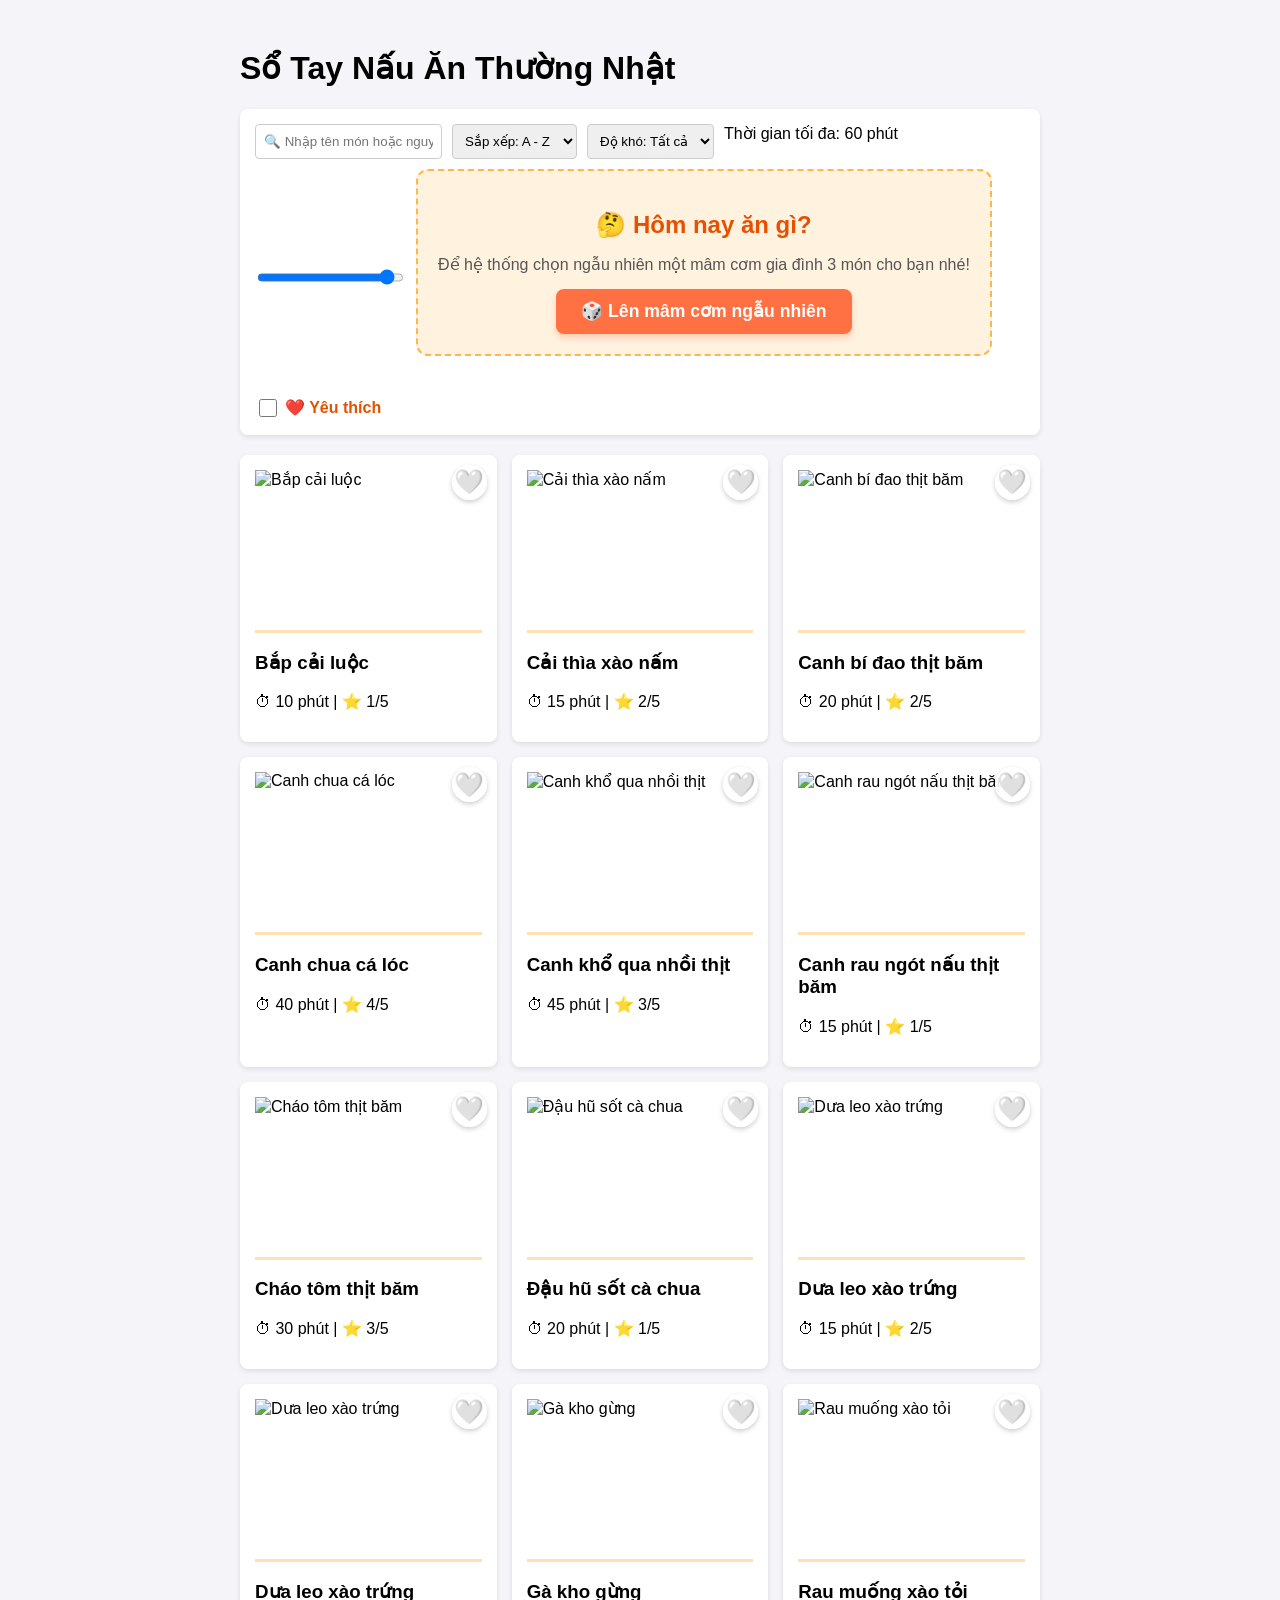
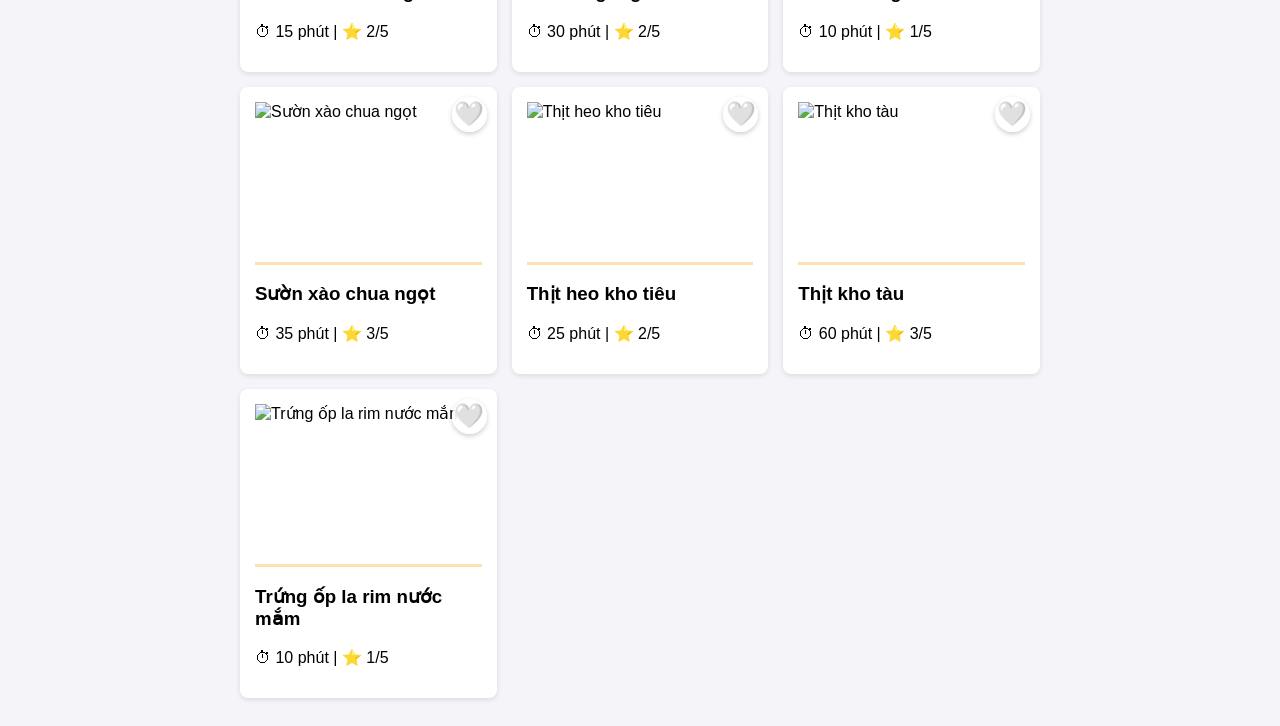
==== index.html @ 8398949a "Update and rename ctna.html to index.html" ====
<!DOCTYPE html>
<html lang="vi">
<head>
    <meta charset="UTF-8">
    <title>Sổ Tay Nấu Ăn</title>
    <link rel="stylesheet" href="style.css">
</head>
<body>
    <div class="container">
        <h1>Sổ Tay Nấu Ăn Thường Nhật</h1>
        
        <div class="filters">
            <input type="text" id="searchIngredient" placeholder="🔍 Nhập tên món hoặc nguyên liệu...">
            
            <select id="sortName">
                <option value="asc">Sắp xếp: A - Z</option>
                <option value="desc">Sắp xếp: Z - A</option>
            </select>

            <select id="filterDifficulty">
                <option value="">Độ khó: Tất cả</option>
                <option value="1">1 Sao (Rất dễ)</option>
                <option value="2">2 Sao (Dễ)</option>
                <option value="3">3 Sao (Vừa)</option>
            </select>

            <label>Thời gian tối đa: <span id="timeValue">60</span> phút</label>
            <input type="range" id="filterTime" min="5" max="60" step="5" value="60">

            <div class="random-meal-section" style="background: #fff3e0; padding: 20px; border-radius: 12px; margin-bottom: 30px; text-align: center; border: 2px dashed #ffb74d;">
            <h2 style="color: #e65100; margin-bottom: 10px;">🤔 Hôm nay ăn gì?</h2>
            <p style="margin-bottom: 15px; color: #555;">Để hệ thống chọn ngẫu nhiên một mâm cơm gia đình 3 món cho bạn nhé!</p>
            <button onclick="generateRandomMeal()" style="background: #ff7043; color: white; border: none; padding: 12px 25px; font-size: 1.1em; border-radius: 8px; cursor: pointer; font-weight: bold; box-shadow: 0 4px 6px rgba(255, 112, 67, 0.3);">🎲 Lên mâm cơm ngẫu nhiên</button>
            
            <div id="randomMealResult" style="display: none; margin-top: 20px; text-align: left; background: white; padding: 15px; border-radius: 8px; border-left: 5px solid #ff7043;">
                <h3 style="margin-bottom: 10px; color: #2c3e50;">✨ Gợi ý mâm cơm hôm nay:</h3>
                <ul style="list-style: none; padding-left: 0; font-size: 1.1em; line-height: 1.8;">
                    <li>🥣 <strong>Món Canh:</strong> <span id="randomCanh" style="color: #e65100; cursor: pointer; text-decoration: underline;"></span></li>
                    <li>🍗 <strong>Món Mặn:</strong> <span id="randomMan" style="color: #e65100; cursor: pointer; text-decoration: underline;"></span></li>
                    <li>🥗 <strong>Món Xào/Luộc:</strong> <span id="randomXao" style="color: #e65100; cursor: pointer; text-decoration: underline;"></span></li>
                </ul>
            </div>
        </div>
        <label style="cursor: pointer; font-weight: bold; color: #e65100; display: flex; align-items: center; gap: 5px;">
            <input type="checkbox" id="filterFav" style="width: 18px; height: 18px;"> ❤️ Yêu thích
        </label>
        </div>

        <div id="recipe-list" class="grid"></div>
    </div>

    <div id="recipeModal" class="modal">
        <div class="modal-content">
            <span class="close-btn" onclick="closeModal()">&times;</span>
            <h2 id="modalTitle">Tên món</h2>
            <p><strong>Nguyên liệu:</strong> <span id="modalIngredients"></span></p>
            <div id="modalInstructions"></div>
        </div>
    </div>

    <script src="script.js"></script>
</body>

</html>
---- style.css ----
body { font-family: Arial, sans-serif; background-color: #f4f4f9; padding: 20px; }
.container { max-width: 800px; margin: auto; }
.filters { background: white; padding: 15px; border-radius: 8px; margin-bottom: 20px; display: flex; gap: 10px; flex-wrap: wrap; box-shadow: 0 2px 5px rgba(0,0,0,0.1); }
.filters input, .filters select { padding: 8px; border: 1px solid #ccc; border-radius: 4px; }

/* Lưới hiển thị món ăn */
.grid { display: grid; grid-template-columns: repeat(auto-fill, minmax(200px, 1fr)); gap: 15px; }
.card { background: white; padding: 15px; border-radius: 8px; cursor: pointer; box-shadow: 0 2px 5px rgba(0,0,0,0.1); transition: transform 0.2s; }
.card:hover { transform: translateY(-5px); border-color: #ff9800; }

/* CSS cho Modal (Popup) */
.modal { display: none; position: fixed; top: 0; left: 0; width: 100%; height: 100%; background: rgba(0,0,0,0.5); z-index: 9999; backdrop-filter: blur(1px); }
.modal-content { background: white; width: 50%; margin: 10% auto; padding: 20px; border-radius: 8px; position: relative; }
.close-btn { position: absolute; top: 10px; right: 15px; font-size: 24px; cursor: pointer; }

/* CSS cho nút thả tim */
.card { position: relative; } /* Thêm dòng này hoặc đảm bảo class .card cũ có position: relative */

.heart-btn {
    position: absolute;
    top: 10px;
    right: 10px;
    font-size: 1.5em;
    background: rgba(255, 255, 255, 0.9);
    border-radius: 50%;
    width: 35px;
    height: 35px;
    display: flex;
    align-items: center;
    justify-content: center;
    cursor: pointer;
    box-shadow: 0 2px 5px rgba(0,0,0,0.2);
    transition: transform 0.2s;
    user-select: none; /* Không cho bôi đen text */
}

.heart-btn:hover {
    transform: scale(1.2); /* Phóng to nhẹ khi đưa chuột vào */
}

/* CSS cho hình ảnh thật của món ăn */
.card-image { 
    width: 100%; 
    height: 160px; 
    object-fit: cover; /* Giúp ảnh không bị méo khi thu phóng */
    display: block;
    border-bottom: 3px solid #ffe0b2;
}
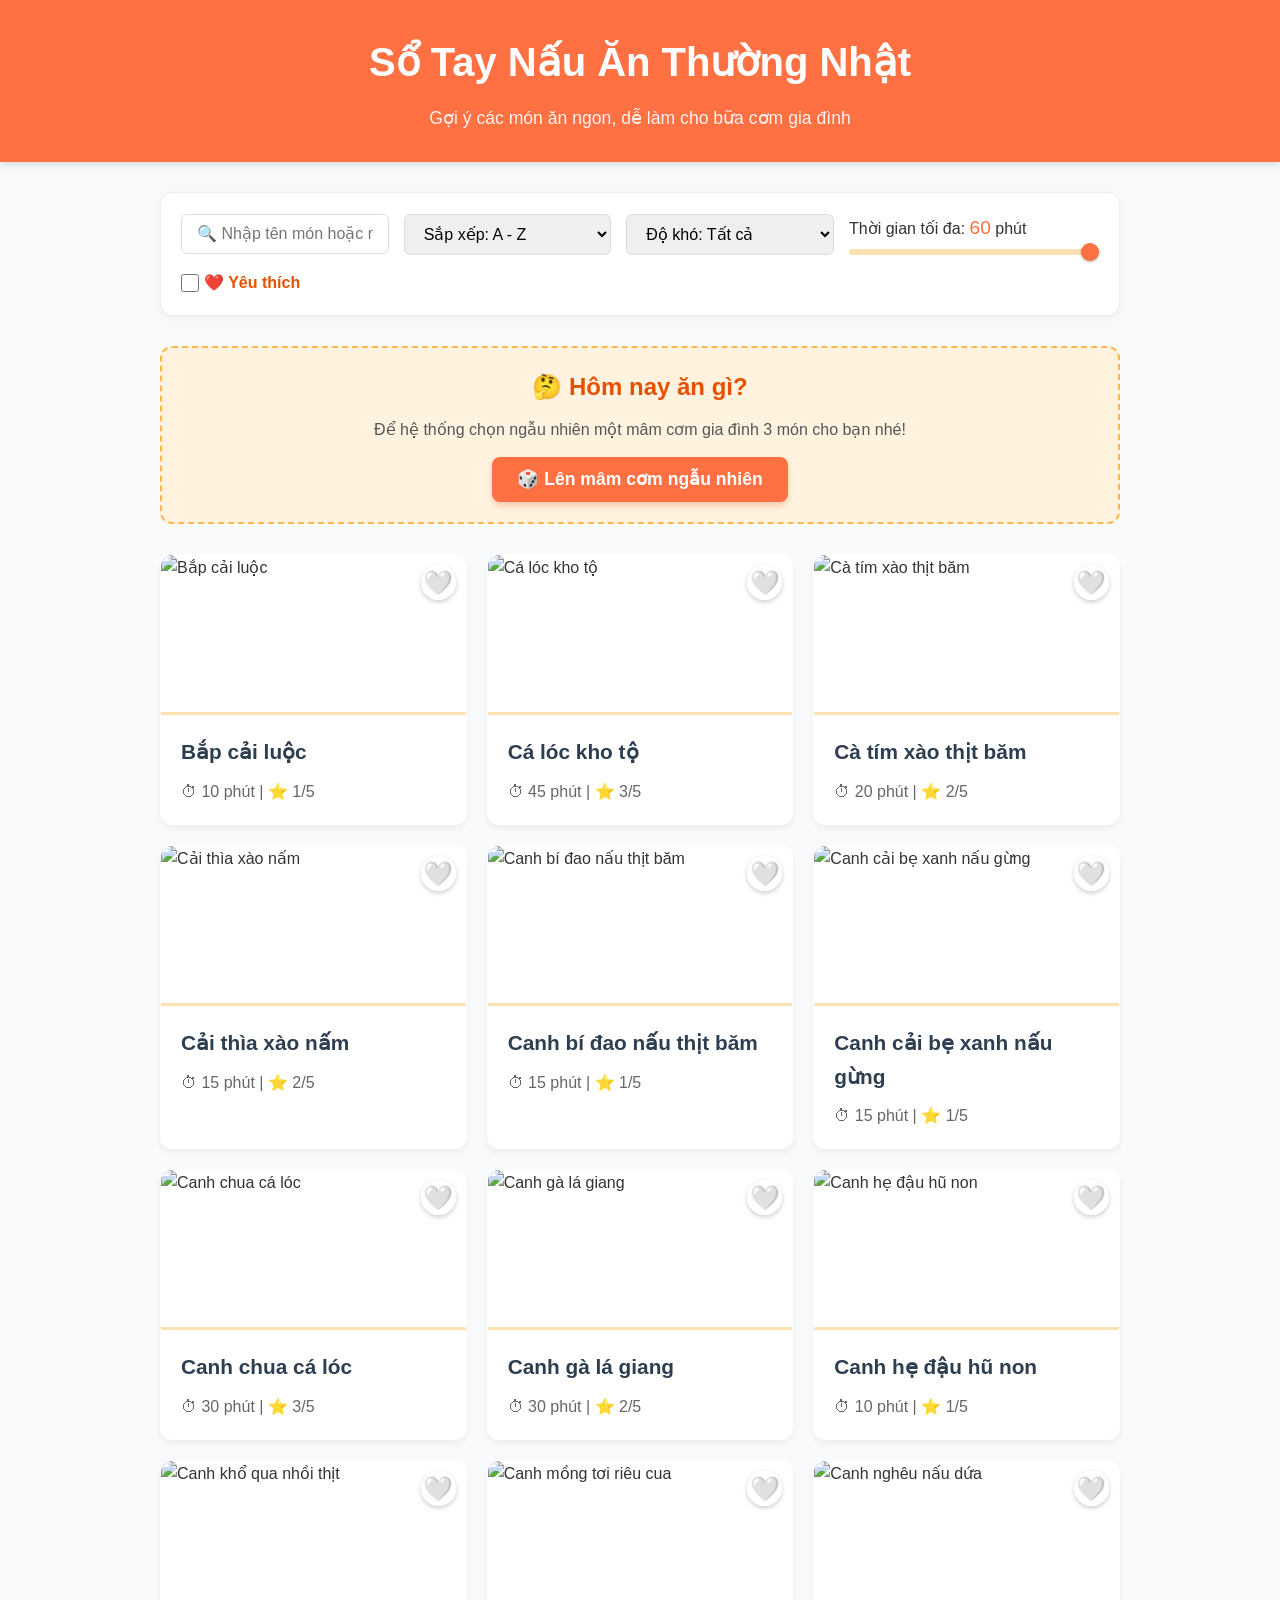
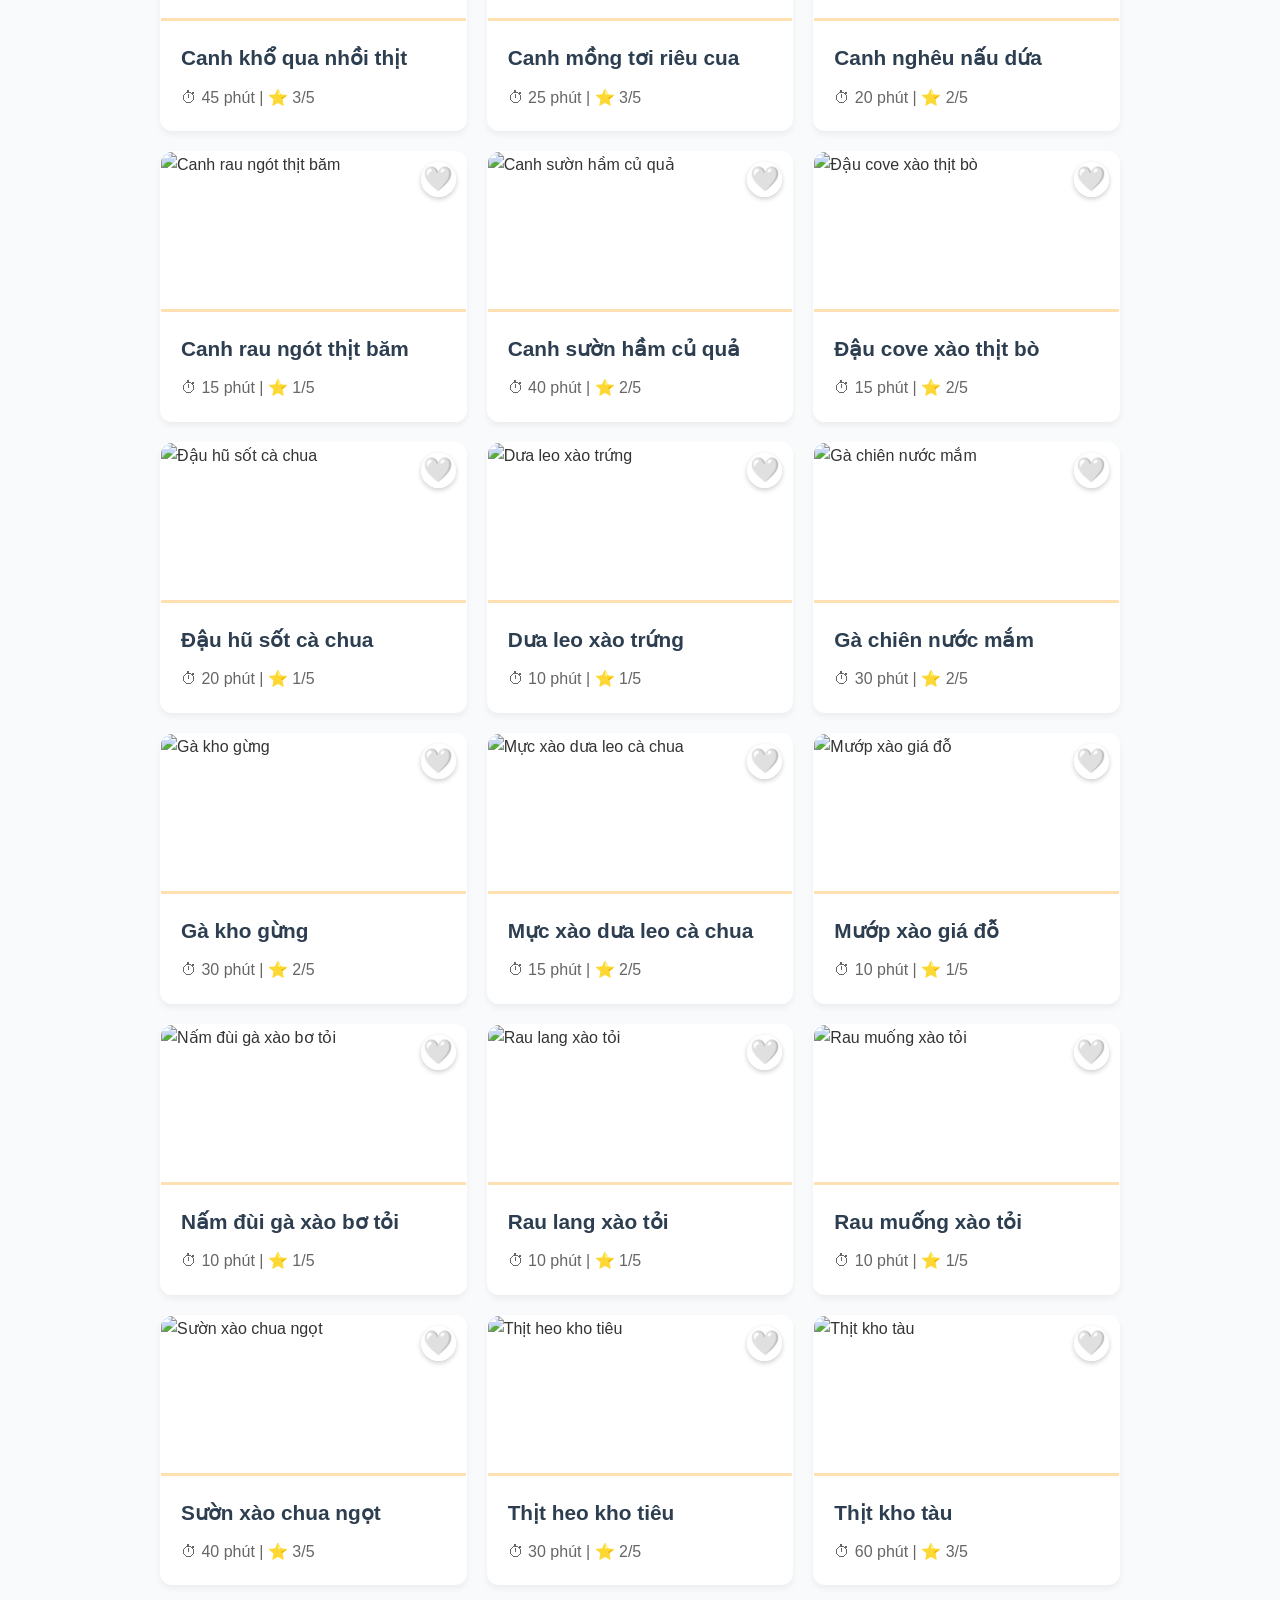
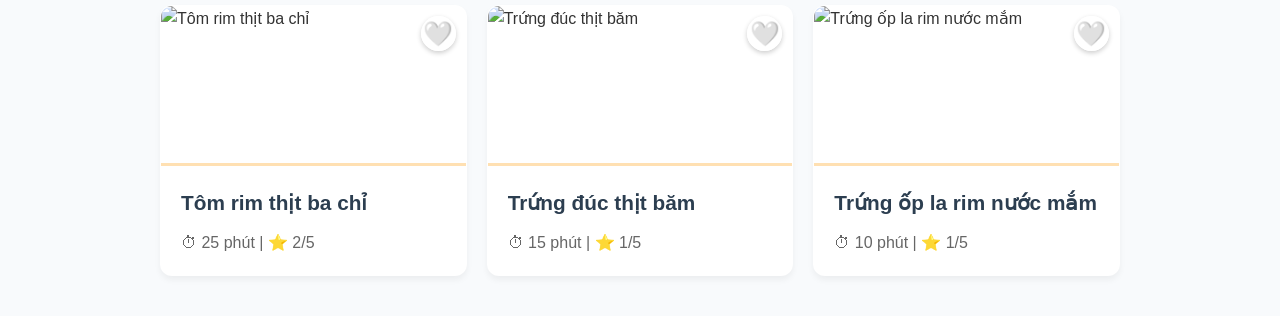
==== commit 5f90627c: "Add files via upload" ====
--- a/index.html
+++ b/index.html
@@ -2,13 +2,17 @@
 <html lang="vi">
 <head>
     <meta charset="UTF-8">
+    <meta name="viewport" content="width=device-width, initial-scale=1.0">
     <title>Sổ Tay Nấu Ăn</title>
     <link rel="stylesheet" href="style.css">
 </head>
 <body>
+    <div class="header">
+        <h1>Sổ Tay Nấu Ăn Thường Nhật</h1>
+        <p>Gợi ý các món ăn ngon, dễ làm cho bữa cơm gia đình</p>
+    </div>
+
     <div class="container">
-        <h1>Sổ Tay Nấu Ăn Thường Nhật</h1>
-        
         <div class="filters">
             <input type="text" id="searchIngredient" placeholder="🔍 Nhập tên món hoặc nguyên liệu...">
             
@@ -24,10 +28,17 @@
                 <option value="3">3 Sao (Vừa)</option>
             </select>
 
-            <label>Thời gian tối đa: <span id="timeValue">60</span> phút</label>
-            <input type="range" id="filterTime" min="5" max="60" step="5" value="60">
+            <div class="filter-time-group">
+                <label>Thời gian tối đa: <span id="timeValue" style="color: #ff7043; font-size: 1.2em;">60</span> phút</label>
+                <input type="range" id="filterTime" min="5" max="60" step="5" value="60">
+            </div>
 
-            <div class="random-meal-section" style="background: #fff3e0; padding: 20px; border-radius: 12px; margin-bottom: 30px; text-align: center; border: 2px dashed #ffb74d;">
+            <label style="cursor: pointer; font-weight: bold; color: #e65100; display: flex; align-items: center; gap: 5px; min-width: 150px;">
+                <input type="checkbox" id="filterFav" style="width: 18px; height: 18px;"> ❤️ Yêu thích
+            </label>
+        </div>
+
+        <div class="random-meal-section" style="background: #fff3e0; padding: 20px; border-radius: 12px; margin-bottom: 30px; text-align: center; border: 2px dashed #ffb74d;">
             <h2 style="color: #e65100; margin-bottom: 10px;">🤔 Hôm nay ăn gì?</h2>
             <p style="margin-bottom: 15px; color: #555;">Để hệ thống chọn ngẫu nhiên một mâm cơm gia đình 3 món cho bạn nhé!</p>
             <button onclick="generateRandomMeal()" style="background: #ff7043; color: white; border: none; padding: 12px 25px; font-size: 1.1em; border-radius: 8px; cursor: pointer; font-weight: bold; box-shadow: 0 4px 6px rgba(255, 112, 67, 0.3);">🎲 Lên mâm cơm ngẫu nhiên</button>
@@ -41,10 +52,6 @@
                 </ul>
             </div>
         </div>
-        <label style="cursor: pointer; font-weight: bold; color: #e65100; display: flex; align-items: center; gap: 5px;">
-            <input type="checkbox" id="filterFav" style="width: 18px; height: 18px;"> ❤️ Yêu thích
-        </label>
-        </div>
 
         <div id="recipe-list" class="grid"></div>
     </div>
@@ -53,12 +60,23 @@
         <div class="modal-content">
             <span class="close-btn" onclick="closeModal()">&times;</span>
             <h2 id="modalTitle">Tên món</h2>
-            <p><strong>Nguyên liệu:</strong> <span id="modalIngredients"></span></p>
-            <div id="modalInstructions"></div>
+            
+            <div class="ingredients-box">
+                <div style="display: flex; justify-content: space-between; align-items: center; margin-bottom: 10px; border-bottom: 1px dashed #ccc; padding-bottom: 10px;">
+                    <p style="margin: 0;"><strong>🛒 Nguyên liệu cần chuẩn bị:</strong></p>
+                    <div style="background: #ffe0b2; padding: 5px 10px; border-radius: 20px; font-weight: bold; color: #e65100;">
+                        Khẩu phần: 
+                        <input type="number" id="portionCount" value="4" min="1" max="20" style="width: 50px; border: none; border-radius: 5px; text-align: center; font-weight: bold; outline: none;"> người
+                    </div>
+                </div>
+                <p id="modalIngredients" style="line-height: 1.8;"></p>
+            </div>
+
+            <h3>👩‍🍳 Các bước thực hiện:</h3>
+            <div id="modalInstructions" style="margin-top: 15px;"></div>
         </div>
     </div>
 
     <script src="script.js"></script>
 </body>
-
-</html>
+</html>
--- a/style.css
+++ b/style.css
@@ -1,48 +1,49 @@
-body { font-family: Arial, sans-serif; background-color: #f4f4f9; padding: 20px; }
-.container { max-width: 800px; margin: auto; }
-.filters { background: white; padding: 15px; border-radius: 8px; margin-bottom: 20px; display: flex; gap: 10px; flex-wrap: wrap; box-shadow: 0 2px 5px rgba(0,0,0,0.1); }
-.filters input, .filters select { padding: 8px; border: 1px solid #ccc; border-radius: 4px; }
+/* Reset cơ bản */
+* { box-sizing: border-box; margin: 0; padding: 0; }
+body { font-family: 'Segoe UI', Tahoma, Geneva, Verdana, sans-serif; background-color: #f8fafc; color: #333; line-height: 1.6; }
+
+/* Phần Header (Đây là phần bị mất màu cam nè) */
+.header { background: #ff7043; color: white; padding: 30px 20px; text-align: center; box-shadow: 0 4px 6px rgba(0,0,0,0.1); margin-bottom: 30px; }
+.header h1 { font-size: 2.5em; margin-bottom: 10px; }
+.header p { font-size: 1.1em; opacity: 0.9; }
+
+.container { max-width: 1000px; margin: auto; padding: 0 20px 40px; }
+
+/* Khu vực Bộ Lọc */
+.filters { background: white; padding: 20px; border-radius: 12px; margin-bottom: 30px; display: flex; gap: 15px; flex-wrap: wrap; align-items: center; box-shadow: 0 2px 10px rgba(0,0,0,0.05); border: 1px solid #eee; }
+.filters input[type="text"], .filters select { padding: 10px 15px; border: 1px solid #ddd; border-radius: 6px; font-size: 1em; outline: none; flex: 1; min-width: 200px; }
+.filters input[type="text"]:focus, .filters select:focus { border-color: #ff7043; }
+.filter-time-group { flex: 1; min-width: 250px; display: flex; flex-direction: column; gap: 5px; font-weight: 500; }
+
+/* Nâng cấp Thanh trượt (Slider) */
+input[type=range] { -webkit-appearance: none; width: 100%; background: transparent; }
+input[type=range]::-webkit-slider-thumb { -webkit-appearance: none; height: 18px; width: 18px; border-radius: 50%; background: #ff7043; cursor: pointer; margin-top: -6px; box-shadow: 0 1px 3px rgba(0,0,0,0.3); }
+input[type=range]::-webkit-slider-runnable-track { width: 100%; height: 6px; cursor: pointer; background: #ffe0b2; border-radius: 3px; }
+input[type=range]:focus { outline: none; }
 
 /* Lưới hiển thị món ăn */
-.grid { display: grid; grid-template-columns: repeat(auto-fill, minmax(200px, 1fr)); gap: 15px; }
-.card { background: white; padding: 15px; border-radius: 8px; cursor: pointer; box-shadow: 0 2px 5px rgba(0,0,0,0.1); transition: transform 0.2s; }
-.card:hover { transform: translateY(-5px); border-color: #ff9800; }
+.grid { display: grid; grid-template-columns: repeat(auto-fill, minmax(280px, 1fr)); gap: 20px; }
+.card { background: white; border-radius: 12px; cursor: pointer; box-shadow: 0 4px 6px rgba(0,0,0,0.05); transition: all 0.3s ease; overflow: hidden; border: 1px solid transparent; position: relative; }
+.card:hover { transform: translateY(-5px); box-shadow: 0 10px 15px rgba(0,0,0,0.1); border-color: #ff7043; }
 
-/* CSS cho Modal (Popup) */
-.modal { display: none; position: fixed; top: 0; left: 0; width: 100%; height: 100%; background: rgba(0,0,0,0.5); z-index: 9999; backdrop-filter: blur(1px); }
-.modal-content { background: white; width: 50%; margin: 10% auto; padding: 20px; border-radius: 8px; position: relative; }
-.close-btn { position: absolute; top: 10px; right: 15px; font-size: 24px; cursor: pointer; }
+/* Nút thả tim (Đã bỏ z-index để không xuyên thủng Modal) */
+.heart-btn { position: absolute; top: 10px; right: 10px; font-size: 1.5em; background: rgba(255, 255, 255, 0.9); border-radius: 50%; width: 35px; height: 35px; display: flex; align-items: center; justify-content: center; cursor: pointer; box-shadow: 0 2px 5px rgba(0,0,0,0.2); transition: transform 0.2s; user-select: none; }
+.heart-btn:hover { transform: scale(1.2); }
 
-/* CSS cho nút thả tim */
-.card { position: relative; } /* Thêm dòng này hoặc đảm bảo class .card cũ có position: relative */
+/* Hình ảnh thật của món ăn (Bo góc, cắt vừa khung) */
+.card-image { width: 100%; height: 160px; object-fit: cover; display: block; border-bottom: 3px solid #ffe0b2; }
 
-.heart-btn {
-    position: absolute;
-    top: 10px;
-    right: 10px;
-    font-size: 1.5em;
-    background: rgba(255, 255, 255, 0.9);
-    border-radius: 50%;
-    width: 35px;
-    height: 35px;
-    display: flex;
-    align-items: center;
-    justify-content: center;
-    cursor: pointer;
-    box-shadow: 0 2px 5px rgba(0,0,0,0.2);
-    transition: transform 0.2s;
-    user-select: none; /* Không cho bôi đen text */
-}
+.card-content { padding: 20px; }
+.card-content h3 { margin-bottom: 10px; color: #2c3e50; font-size: 1.3em; }
+.card-content p { color: #666; font-weight: 500; }
 
-.heart-btn:hover {
-    transform: scale(1.2); /* Phóng to nhẹ khi đưa chuột vào */
-}
-
-/* CSS cho hình ảnh thật của món ăn */
-.card-image { 
-    width: 100%; 
-    height: 160px; 
-    object-fit: cover; /* Giúp ảnh không bị méo khi thu phóng */
-    display: block;
-    border-bottom: 3px solid #ffe0b2;
-}+/* Cải tiến Modal (Hộp thoại chi tiết) */
+.modal { display: none; position: fixed; top: 0; left: 0; width: 100%; height: 100%; background: rgba(0,0,0,0.6); z-index: 9999; backdrop-filter: blur(2px); }
+.modal-content { background: white; width: 90%; max-width: 600px; margin: 5vh auto; padding: 30px; border-radius: 12px; position: relative; max-height: 90vh; overflow-y: auto; box-shadow: 0 10px 30px rgba(0,0,0,0.2); }
+.close-btn { position: absolute; top: 15px; right: 20px; font-size: 28px; color: #888; cursor: pointer; transition: color 0.2s; }
+.close-btn:hover { color: #ff7043; }
+#modalTitle { color: #ff7043; font-size: 1.8em; margin-bottom: 15px; border-bottom: 2px solid #ffe0b2; padding-bottom: 10px; }
+.ingredients-box { background: #f8fafc; padding: 15px; border-radius: 8px; margin-bottom: 20px; border-left: 4px solid #ff7043; }
+.instruction-list { margin-left: 20px; padding-left: 10px; }
+.instruction-list li { margin-bottom: 12px; text-align: justify; }
+.instruction-list li::marker { font-weight: bold; color: #ff7043; }
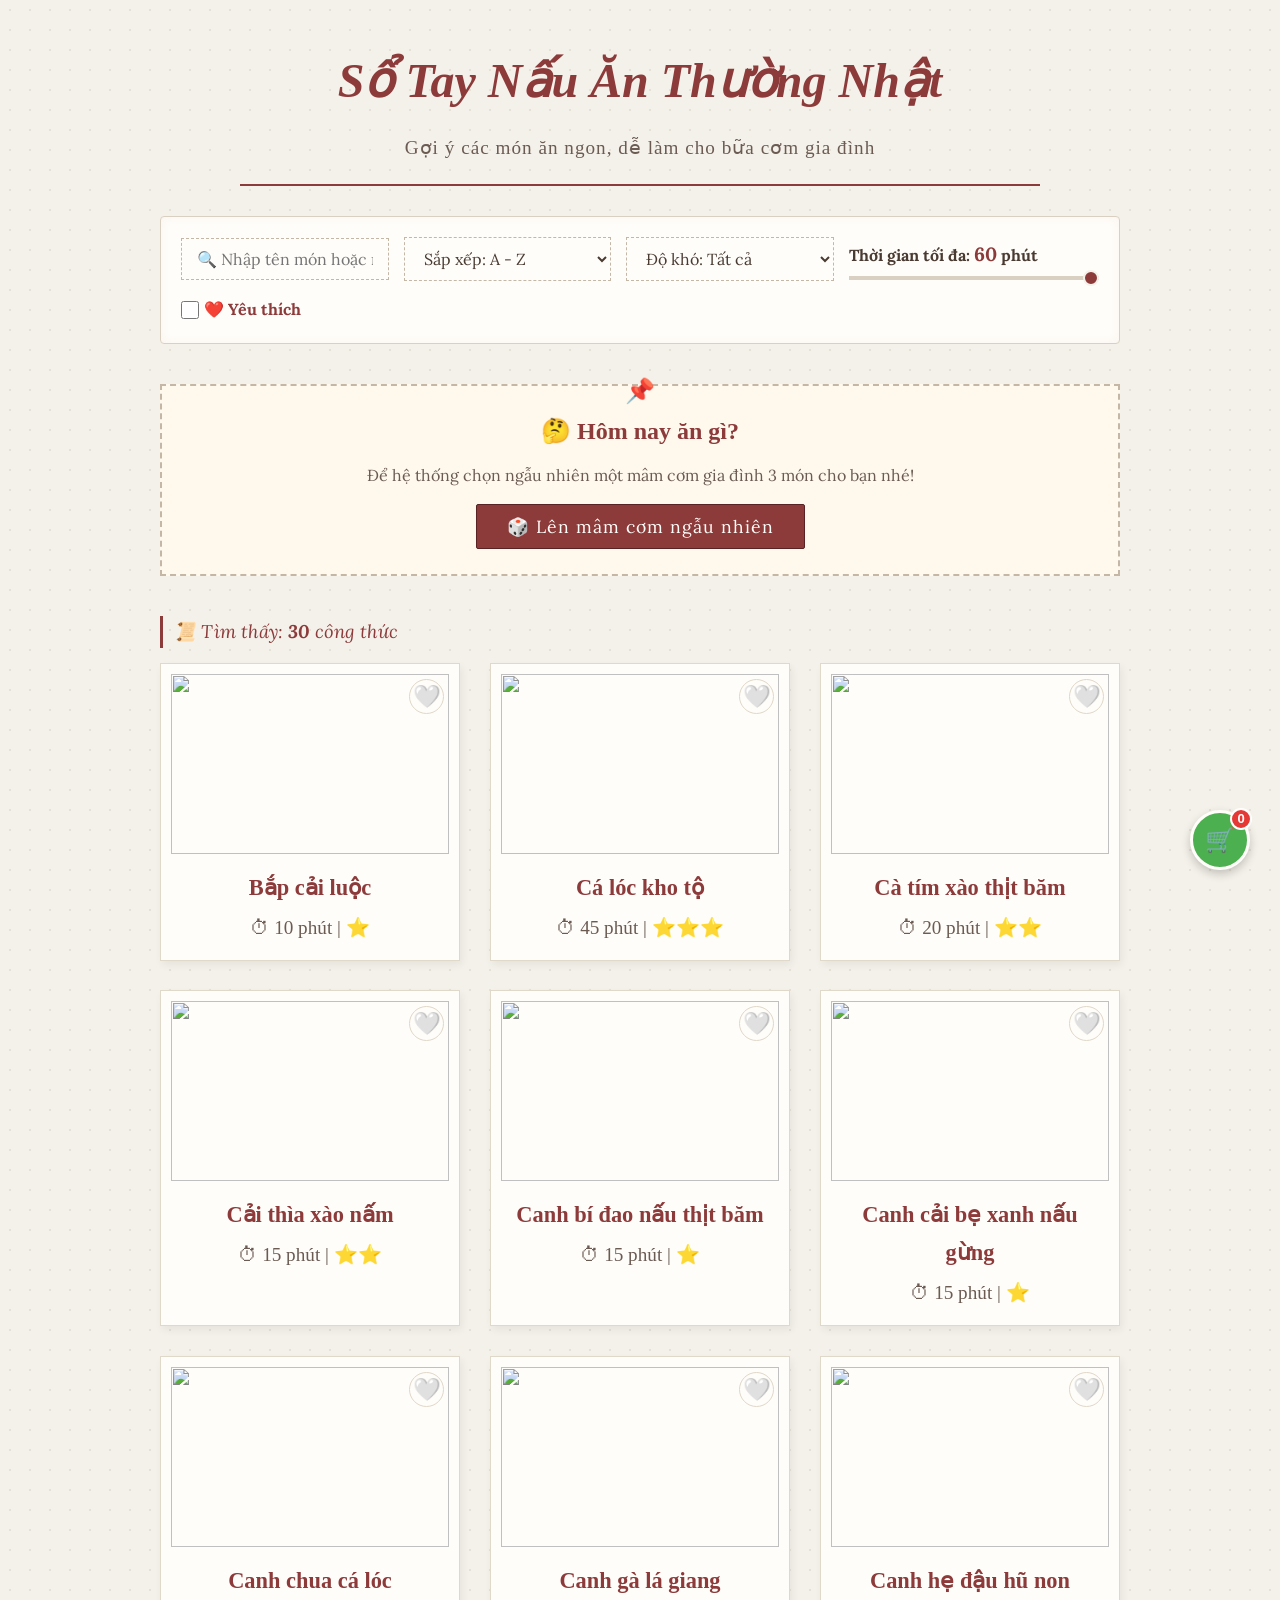
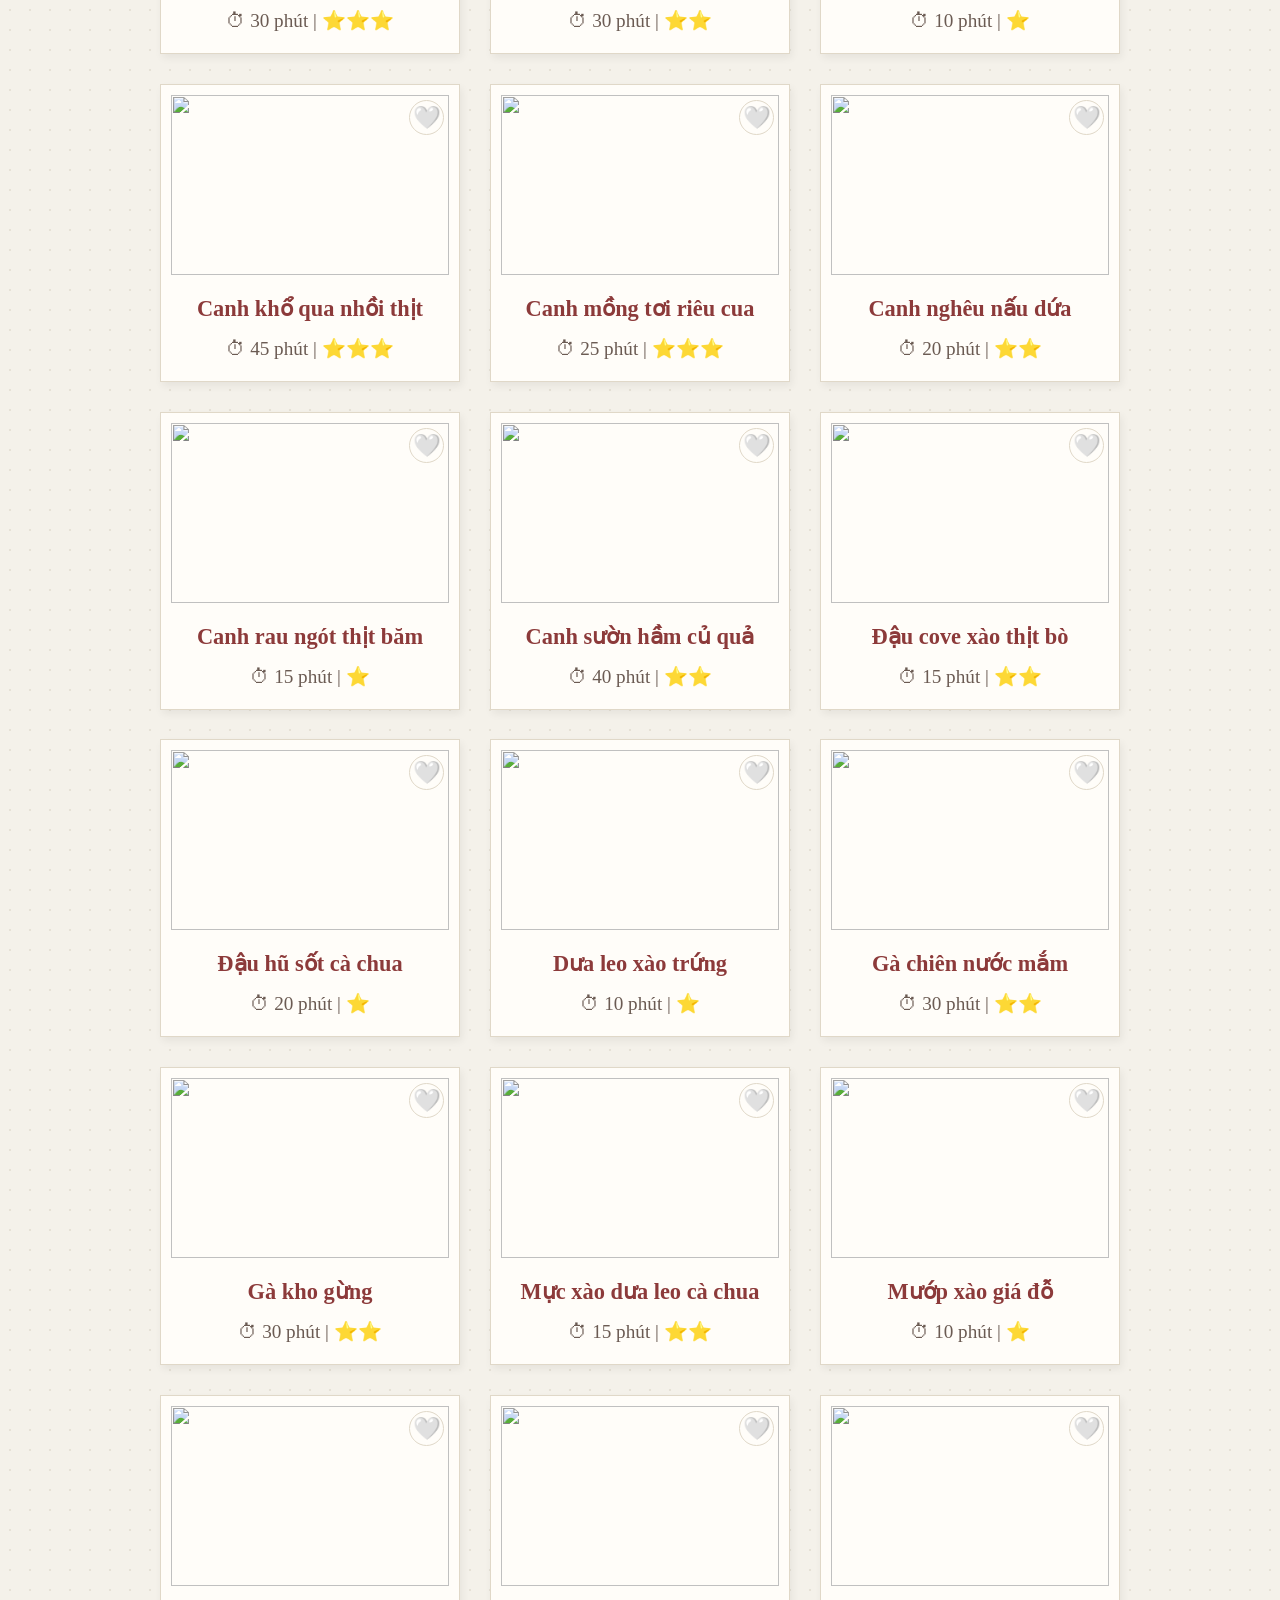
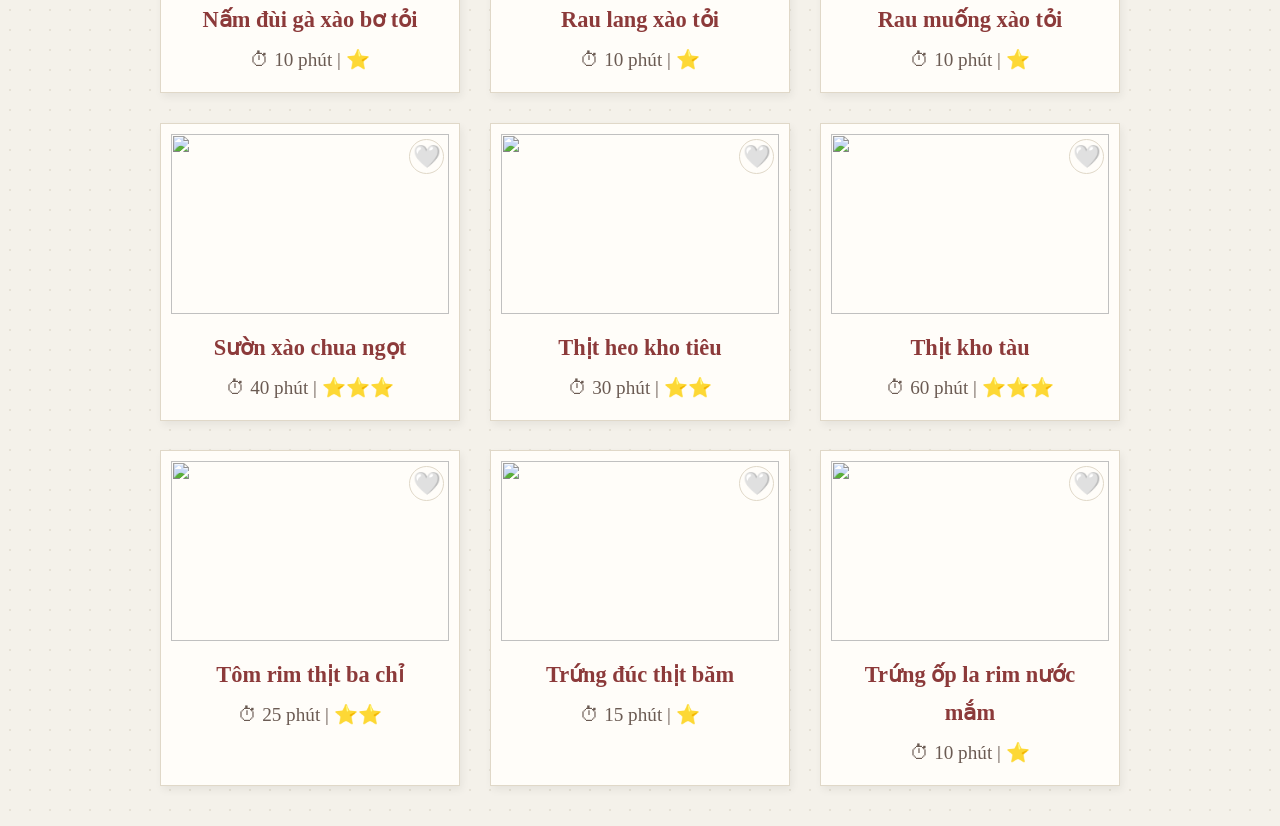
==== commit fdaf898f: "Add files via upload" ====
--- a/index.html
+++ b/index.html
@@ -4,6 +4,9 @@
     <meta charset="UTF-8">
     <meta name="viewport" content="width=device-width, initial-scale=1.0">
     <title>Sổ Tay Nấu Ăn</title>
+    <link rel="preconnect" href="https://fonts.googleapis.com">
+    <link rel="preconnect" href="https://fonts.gstatic.com" crossorigin>
+    <link href="https://fonts.googleapis.com/css2?family=Lora:ital,wght@0,400;0,600;1,400&family=Merriweather:wght@700&display=swap" rel="stylesheet">
     <link rel="stylesheet" href="style.css">
 </head>
 <body>
@@ -15,42 +18,43 @@
     <div class="container">
         <div class="filters">
             <input type="text" id="searchIngredient" placeholder="🔍 Nhập tên món hoặc nguyên liệu...">
-            
             <select id="sortName">
                 <option value="asc">Sắp xếp: A - Z</option>
                 <option value="desc">Sắp xếp: Z - A</option>
             </select>
-
             <select id="filterDifficulty">
                 <option value="">Độ khó: Tất cả</option>
-                <option value="1">1 Sao (Rất dễ)</option>
-                <option value="2">2 Sao (Dễ)</option>
-                <option value="3">3 Sao (Vừa)</option>
+                <option value="1">1 ⭐ (Rất dễ)</option>
+                <option value="2">2 ⭐ (Dễ)</option>
+                <option value="3">3 ⭐ (Vừa)</option>
             </select>
-
             <div class="filter-time-group">
-                <label>Thời gian tối đa: <span id="timeValue" style="color: #ff7043; font-size: 1.2em;">60</span> phút</label>
+                <label>Thời gian tối đa: <span id="timeValue" style="color: #8c3a3a; font-size: 1.2em;">60</span> phút</label>
                 <input type="range" id="filterTime" min="5" max="60" step="5" value="60">
             </div>
-
-            <label style="cursor: pointer; font-weight: bold; color: #e65100; display: flex; align-items: center; gap: 5px; min-width: 150px;">
+            <label style="cursor: pointer; font-weight: bold; color: #8c3a3a; display: flex; align-items: center; gap: 5px; min-width: 150px;">
                 <input type="checkbox" id="filterFav" style="width: 18px; height: 18px;"> ❤️ Yêu thích
             </label>
         </div>
 
-        <div class="random-meal-section" style="background: #fff3e0; padding: 20px; border-radius: 12px; margin-bottom: 30px; text-align: center; border: 2px dashed #ffb74d;">
-            <h2 style="color: #e65100; margin-bottom: 10px;">🤔 Hôm nay ăn gì?</h2>
-            <p style="margin-bottom: 15px; color: #555;">Để hệ thống chọn ngẫu nhiên một mâm cơm gia đình 3 món cho bạn nhé!</p>
-            <button onclick="generateRandomMeal()" style="background: #ff7043; color: white; border: none; padding: 12px 25px; font-size: 1.1em; border-radius: 8px; cursor: pointer; font-weight: bold; box-shadow: 0 4px 6px rgba(255, 112, 67, 0.3);">🎲 Lên mâm cơm ngẫu nhiên</button>
+        <div class="random-meal-section">
+            <h2 style="color: #8c3a3a; margin-bottom: 10px;">🤔 Hôm nay ăn gì?</h2>
+            <p style="margin-bottom: 15px; color: #6b5b53;">Để hệ thống chọn ngẫu nhiên một mâm cơm gia đình 3 món cho bạn nhé!</p>
+            <button onclick="generateRandomMeal()">🎲 Lên mâm cơm ngẫu nhiên</button>
             
-            <div id="randomMealResult" style="display: none; margin-top: 20px; text-align: left; background: white; padding: 15px; border-radius: 8px; border-left: 5px solid #ff7043;">
-                <h3 style="margin-bottom: 10px; color: #2c3e50;">✨ Gợi ý mâm cơm hôm nay:</h3>
+            <div id="randomMealResult" style="display: none; margin-top: 20px; text-align: left; background: #fffdf9; padding: 15px; border-radius: 4px; border-left: 5px solid #8c3a3a; border-right: 1px solid #d9d0c1; border-top: 1px solid #d9d0c1; border-bottom: 1px solid #d9d0c1;">
+                <h3 style="margin-bottom: 10px; color: #4a3b32; font-family: 'Merriweather', serif;">✨ Gợi ý mâm cơm hôm nay:</h3>
                 <ul style="list-style: none; padding-left: 0; font-size: 1.1em; line-height: 1.8;">
                     <li>🥣 <strong>Món Canh:</strong> <span id="randomCanh" style="color: #e65100; cursor: pointer; text-decoration: underline;"></span></li>
                     <li>🍗 <strong>Món Mặn:</strong> <span id="randomMan" style="color: #e65100; cursor: pointer; text-decoration: underline;"></span></li>
                     <li>🥗 <strong>Món Xào/Luộc:</strong> <span id="randomXao" style="color: #e65100; cursor: pointer; text-decoration: underline;"></span></li>
                 </ul>
+                <button id="addToCartBtn" onclick="addRandomToCart()" style="background: #4caf50; color: white; border: none; padding: 10px 20px; font-family: 'Lora', serif; font-size: 1em; margin-top: 15px; cursor: pointer; border-radius: 4px; display: none; width: 100%; box-shadow: 0 2px 5px rgba(0,0,0,0.1);"><i style="font-style: normal;">🛒</i> Đưa mâm cơm vào giỏ đi chợ</button>
             </div>
+        </div>
+
+        <div id="recipeCountDisplay" style="font-family: 'Lora', serif; font-style: italic; color: #8c3a3a; font-size: 1.15em; margin-bottom: 15px; padding-left: 10px; border-left: 3px solid #8c3a3a;">
+            📜 Tìm thấy: <strong>0</strong> công thức
         </div>
 
         <div id="recipe-list" class="grid"></div>
@@ -60,21 +64,84 @@
         <div class="modal-content">
             <span class="close-btn" onclick="closeModal()">&times;</span>
             <h2 id="modalTitle">Tên món</h2>
+            <p id="modalMetaInfo" style="text-align: center; font-family: 'Lora', serif; font-style: italic; color: #6b5b53; margin-top: -10px; margin-bottom: 25px; font-size: 1.1em;"></p>
             
-            <div class="ingredients-box">
-                <div style="display: flex; justify-content: space-between; align-items: center; margin-bottom: 10px; border-bottom: 1px dashed #ccc; padding-bottom: 10px;">
-                    <p style="margin: 0;"><strong>🛒 Nguyên liệu cần chuẩn bị:</strong></p>
-                    <div style="background: #ffe0b2; padding: 5px 10px; border-radius: 20px; font-weight: bold; color: #e65100;">
-                        Khẩu phần: 
-                        <input type="number" id="portionCount" value="4" min="1" max="20" style="width: 50px; border: none; border-radius: 5px; text-align: center; font-weight: bold; outline: none;"> người
+            <div class="recipe-top-section">
+                <div class="ingredients-box">
+                    <button onclick="addCurrentRecipeToCart()" style="width: fit-content; margin-bottom: 15px; background: #4caf50; color: white; border: none; padding: 6px 15px; font-family: 'Lora', serif; border-radius: 4px; cursor: pointer; font-weight: bold; box-shadow: 0 2px 5px rgba(0,0,0,0.2);"><i style="font-style: normal;">🛒</i> Thêm vào giỏ</button>
+
+                    <div style="display: flex; flex-direction: column; gap: 10px; margin-bottom: 15px; border-bottom: 1px dashed #d9d0c1; padding-bottom: 10px;">
+                        <p style="margin: 0; font-family: 'Merriweather', serif; font-size: 1.2em; color: #8c3a3a; white-space: nowrap;"><strong>🛒 Nguyên liệu:</strong></p>
+                        <div style="background: #f4f1ea; padding: 4px 10px; border-radius: 15px; font-weight: bold; color: #8c3a3a; font-family: sans-serif; font-size: 0.9em; border: 1px solid #d9d0c1; align-self: flex-start;">
+                            Khẩu phần: <input type="number" id="portionCount" value="4" min="1" max="20" style="width: 40px; border: none; background: transparent; text-align: center; font-weight: bold; color: #8c3a3a; outline: none;">
+                        </div>
                     </div>
+                    <p id="modalIngredients" style="line-height: 1.8;"></p>
                 </div>
-                <p id="modalIngredients" style="line-height: 1.8;"></p>
+                <div class="modal-image-container">
+                    <img id="modalImage" src="" alt="">
+                </div>
             </div>
 
-            <h3>👩‍🍳 Các bước thực hiện:</h3>
+            <h3 style="margin-top: 15px; border-bottom: 1px dashed #d9d0c1; padding-bottom: 10px;">👩‍🍳 Các bước thực hiện:</h3>
             <div id="modalInstructions" style="margin-top: 15px;"></div>
         </div>
+    </div>
+
+    <div id="cartModal" class="modal">
+        <div class="modal-content" style="max-width: 500px; border-left: 15px solid #4caf50; background: #fffdf9;">
+            <span class="close-btn" onclick="closeCartModal()" style="color: #4caf50; font-size: 30px;">&times;</span>
+            
+            <div id="cartScreen1">
+                <h2 style="color: #2e7d32; text-align: center; border-bottom: 2px dashed #a5d6a7; padding-bottom: 15px; margin-bottom: 20px; font-family: 'Merriweather', serif;">🛒 Giỏ Hàng Của Bạn</h2>
+                <p style="font-style: italic; color: #666; font-size: 0.9em; text-align: center;">Tích chọn các món bạn muốn thao tác</p>
+                <div id="cartListItems" style="font-size: 1.1em; color: #4a3b32; line-height: 1.8; margin-bottom: 20px;"></div>
+                
+                <div id="cartActionButtons" style="display: none; gap: 10px; margin-top: 15px;">
+                    <button onclick="goToCookingMode()" style="flex: 1; background: #2e7d32; color: white; border: none; padding: 12px; font-family: 'Merriweather', serif; font-size: 1.05em; border-radius: 5px; cursor: pointer; box-shadow: 0 4px 6px rgba(46,125,50,0.3);">👩‍🍳 Xem công thức</button>
+                    <button onclick="goToScreen2()" style="flex: 1; background: #e65100; color: white; border: none; padding: 12px; font-family: 'Merriweather', serif; font-size: 1.05em; border-radius: 5px; cursor: pointer; box-shadow: 0 4px 6px rgba(230,81,0,0.3);">✨ Tổng hợp đi chợ</button>
+                </div>
+            </div>
+
+            <div id="cartScreen2" style="display: none;">
+                <div style="display: flex; align-items: center; border-bottom: 2px dashed #a5d6a7; padding-bottom: 10px; margin-bottom: 15px;">
+                    <span onclick="goToScreen1()" style="cursor: pointer; font-size: 1.5em; padding-right: 15px; color: #2e7d32;" title="Quay lại">⬅️</span>
+                    <h2 style="color: #2e7d32; margin: 0; font-family: 'Merriweather', serif; flex: 1; text-align: center; padding-right: 25px;">📝 Cần Chuẩn Bị</h2>
+                </div>
+                <div style="background: #e8f5e9; padding: 10px; border-radius: 5px; margin-bottom: 15px; font-size: 0.9em; color: #1b5e20;">
+                    <strong>Đang chuẩn bị cho:</strong> <span id="shoppingForNames" style="font-style: italic;"></span>
+                </div>
+                <div id="finalIngredientList" style="font-size: 1.1em; color: #4a3b32; line-height: 1.8; max-height: 50vh; overflow-y: auto;"></div>
+            </div>
+
+            <div id="cartScreen3" style="display: none;">
+                <div style="display: flex; align-items: center; border-bottom: 2px dashed #a5d6a7; padding-bottom: 10px; margin-bottom: 15px;">
+                    <span onclick="goToScreen1()" style="cursor: pointer; font-size: 1.5em; padding-right: 15px; color: #2e7d32;" title="Quay lại giỏ hàng">⬅️</span>
+                    <h2 id="cookingTitle" style="color: #2e7d32; margin: 0; font-family: 'Merriweather', serif; flex: 1; text-align: center; line-height: 1.3;">Tên món</h2>
+                    <span id="cookingProgress" style="font-weight: bold; color: #8c3a3a; padding-left: 10px;">1/3</span>
+                </div>
+                
+                <div id="cookingContent" style="max-height: 60vh; overflow-y: auto; padding-right: 10px;">
+                    <img id="cookingImage" src="" style="width: 100%; height: 220px; object-fit: cover; border-radius: 6px; margin-bottom: 15px; border: 1px solid #d9d0c1;">
+                    
+                    <h3 style="color: #e65100; font-family: 'Merriweather', serif; font-size: 1.2em; border-bottom: 1px solid #f4f1ea; padding-bottom: 5px;">🛒 Nguyên liệu:</h3>
+                    <p id="cookingIngredients" style="line-height: 1.7; font-size: 1.05em; color: #4a3b32; margin-bottom: 20px;"></p>
+                    
+                    <h3 style="color: #e65100; font-family: 'Merriweather', serif; font-size: 1.2em; border-bottom: 1px solid #f4f1ea; padding-bottom: 5px;">👩‍🍳 Cách nấu:</h3>
+                    <div id="cookingInstructions" style="line-height: 1.7; font-size: 1.05em; color: #4a3b32; text-align: justify;"></div>
+                </div>
+
+                <div style="display: flex; justify-content: space-between; margin-top: 15px; border-top: 2px dashed #a5d6a7; padding-top: 15px;">
+                    <button id="btnPrevCook" onclick="prevCookingPage()" style="background: #f4f1ea; color: #4a3b32; border: 1px solid #d9d0c1; padding: 10px 15px; font-family: 'Lora', serif; font-weight: bold; border-radius: 5px; cursor: pointer;">⬅ Món trước</button>
+                    <button id="btnNextCook" onclick="nextCookingPage()" style="background: #4caf50; color: white; border: none; padding: 10px 15px; font-family: 'Lora', serif; font-weight: bold; border-radius: 5px; cursor: pointer; box-shadow: 0 2px 5px rgba(0,0,0,0.2);">Món tiếp ➡</button>
+                </div>
+            </div>
+
+        </div>
+    </div>
+
+    <div id="floatingCartBtn" onclick="openCartModal()" style="position: fixed; bottom: 30px; right: 30px; background: #4caf50; color: white; width: 60px; height: 60px; border-radius: 50%; display: flex; align-items: center; justify-content: center; font-size: 24px; cursor: pointer; box-shadow: 0 4px 10px rgba(0,0,0,0.2); z-index: 1000; border: 3px solid #fffdf9;">
+        🛒 <span id="cartBadge" style="position: absolute; top: -5px; right: -5px; background: #e53935; color: white; font-size: 13px; font-family: sans-serif; width: 22px; height: 22px; border-radius: 50%; display: flex; align-items: center; justify-content: center; font-weight: bold; border: 2px solid white;">0</span>
     </div>
 
     <script src="script.js"></script>
--- a/style.css
+++ b/style.css
@@ -1,49 +1,198 @@
-/* Reset cơ bản */
+/* Reset & Phông chữ cổ điển */
 * { box-sizing: border-box; margin: 0; padding: 0; }
-body { font-family: 'Segoe UI', Tahoma, Geneva, Verdana, sans-serif; background-color: #f8fafc; color: #333; line-height: 1.6; }
+body { 
+    /* Nền giấy da màu be nhạt */
+    background-color: #f4f1ea; 
+    color: #4a3b32; 
+    /* Dùng phông chữ có chân cho giống sách in */
+    font-family: 'Lora', serif; 
+    line-height: 1.7; 
+    background-image: radial-gradient(#e6e1d6 1px, transparent 1px);
+    background-size: 20px 20px;
+}
 
-/* Phần Header (Đây là phần bị mất màu cam nè) */
-.header { background: #ff7043; color: white; padding: 30px 20px; text-align: center; box-shadow: 0 4px 6px rgba(0,0,0,0.1); margin-bottom: 30px; }
-.header h1 { font-size: 2.5em; margin-bottom: 10px; }
-.header p { font-size: 1.1em; opacity: 0.9; }
+/* Các Tiêu đề dùng phông Playfair sang trọng */
+h1, h2, h3 { font-family: 'Playfair Display', serif; color: #8c3a3a; }
+
+/* Phần Header - Tiêu đề sách */
+.header { 
+    text-align: center; 
+    padding: 40px 20px 20px; 
+    margin-bottom: 30px; 
+    border-bottom: 2px double #8c3a3a;
+    max-width: 800px;
+    margin: 0 auto 30px;
+}
+.header h1 { font-size: 3em; margin-bottom: 10px; font-style: italic; }
+.header p { font-size: 1.2em; font-family: 'Caveat', cursive; color: #6b5b53; letter-spacing: 1px; }
 
 .container { max-width: 1000px; margin: auto; padding: 0 20px 40px; }
 
-/* Khu vực Bộ Lọc */
-.filters { background: white; padding: 20px; border-radius: 12px; margin-bottom: 30px; display: flex; gap: 15px; flex-wrap: wrap; align-items: center; box-shadow: 0 2px 10px rgba(0,0,0,0.05); border: 1px solid #eee; }
-.filters input[type="text"], .filters select { padding: 10px 15px; border: 1px solid #ddd; border-radius: 6px; font-size: 1em; outline: none; flex: 1; min-width: 200px; }
-.filters input[type="text"]:focus, .filters select:focus { border-color: #ff7043; }
-.filter-time-group { flex: 1; min-width: 250px; display: flex; flex-direction: column; gap: 5px; font-weight: 500; }
+/* Khu vực Bộ Lọc - Khung ghi chú */
+.filters { 
+    background: #fffdf9; 
+    padding: 20px; 
+    margin-bottom: 40px; 
+    display: flex; gap: 15px; flex-wrap: wrap; align-items: center; 
+    border: 1px solid #d9d0c1;
+    border-radius: 4px;
+    box-shadow: inset 0 0 10px rgba(140, 58, 58, 0.05);
+}
+.filters input[type="text"], .filters select { 
+    padding: 10px 15px; 
+    border: 1px dashed #c4b7a6; 
+    background: transparent;
+    font-family: 'Lora', serif;
+    font-size: 1em; outline: none; flex: 1; min-width: 200px; 
+    color: #4a3b32;
+}
+.filters input[type="text"]:focus, .filters select:focus { border-color: #8c3a3a; border-style: solid; }
+.filter-time-group { flex: 1; min-width: 250px; display: flex; flex-direction: column; gap: 5px; font-weight: bold; }
 
-/* Nâng cấp Thanh trượt (Slider) */
+/* Thanh trượt phong cách cổ điển */
 input[type=range] { -webkit-appearance: none; width: 100%; background: transparent; }
-input[type=range]::-webkit-slider-thumb { -webkit-appearance: none; height: 18px; width: 18px; border-radius: 50%; background: #ff7043; cursor: pointer; margin-top: -6px; box-shadow: 0 1px 3px rgba(0,0,0,0.3); }
-input[type=range]::-webkit-slider-runnable-track { width: 100%; height: 6px; cursor: pointer; background: #ffe0b2; border-radius: 3px; }
+input[type=range]::-webkit-slider-thumb { -webkit-appearance: none; height: 16px; width: 16px; border-radius: 50%; background: #8c3a3a; cursor: pointer; margin-top: -6px; border: 2px solid #f4f1ea; }
+input[type=range]::-webkit-slider-runnable-track { width: 100%; height: 4px; cursor: pointer; background: #d9d0c1; }
 input[type=range]:focus { outline: none; }
 
-/* Lưới hiển thị món ăn */
-.grid { display: grid; grid-template-columns: repeat(auto-fill, minmax(280px, 1fr)); gap: 20px; }
-.card { background: white; border-radius: 12px; cursor: pointer; box-shadow: 0 4px 6px rgba(0,0,0,0.05); transition: all 0.3s ease; overflow: hidden; border: 1px solid transparent; position: relative; }
-.card:hover { transform: translateY(-5px); box-shadow: 0 10px 15px rgba(0,0,0,0.1); border-color: #ff7043; }
+/* Khu vực Random Mâm Cơm - Tờ giấy note */
+.random-meal-section { 
+    background: #fff9ed; 
+    padding: 25px; 
+    margin-bottom: 40px; 
+    text-align: center; 
+    border: 2px dashed #c4b7a6;
+    position: relative;
+}
+.random-meal-section::before {
+    content: "📌";
+    position: absolute;
+    top: -15px;
+    left: 50%;
+    transform: translateX(-50%);
+    font-size: 24px;
+}
+.random-meal-section button {
+    background: #8c3a3a; color: #fffdf9; border: none; padding: 10px 30px; font-family: 'Lora', serif; font-size: 1.1em; letter-spacing: 1px; cursor: pointer; border-radius: 2px; border: 1px solid #5a2222; transition: background 0.3s;
+}
+.random-meal-section button:hover { background: #6b2b2b; }
 
-/* Nút thả tim (Đã bỏ z-index để không xuyên thủng Modal) */
-.heart-btn { position: absolute; top: 10px; right: 10px; font-size: 1.5em; background: rgba(255, 255, 255, 0.9); border-radius: 50%; width: 35px; height: 35px; display: flex; align-items: center; justify-content: center; cursor: pointer; box-shadow: 0 2px 5px rgba(0,0,0,0.2); transition: transform 0.2s; user-select: none; }
+/* Lưới hiển thị thẻ công thức */
+.grid { display: grid; grid-template-columns: repeat(auto-fill, minmax(280px, 1fr)); gap: 30px; }
+.card { 
+    background: #fffdf9; 
+    cursor: pointer; 
+    border: 1px solid #e0d8c8;
+    padding: 10px;
+    box-shadow: 2px 4px 8px rgba(0,0,0,0.06); 
+    transition: all 0.3s ease; 
+    position: relative; 
+    
+    /* Thuốc đặc trị nhòe ảnh tối thượng */
+    will-change: transform;
+    transform: perspective(1px) translateZ(0);
+    backface-visibility: hidden;
+    -webkit-font-smoothing: antialiased; 
+}
+.card:hover { transform: translateY(-5px); /* Trượt lên 5px thay vì phóng to */
+    box-shadow: 4px 10px 20px rgba(140, 58, 58, 0.15); 
+    border-color: #8c3a3a;
+}
+
+/* Nút thả tim */
+.heart-btn { position: absolute; top: 15px; right: 15px; font-size: 1.4em; background: rgba(255, 253, 249, 0.85); border-radius: 50%; width: 35px; height: 35px; display: flex; align-items: center; justify-content: center; cursor: pointer; border: 1px solid #e0d8c8; transition: transform 0.2s; user-select: none; }
 .heart-btn:hover { transform: scale(1.2); }
 
-/* Hình ảnh thật của món ăn (Bo góc, cắt vừa khung) */
-.card-image { width: 100%; height: 160px; object-fit: cover; display: block; border-bottom: 3px solid #ffe0b2; }
+/* Ảnh minh họa (Đã xóa hiệu ứng ám vàng) */
+.card-image { width: 100%; height: 180px; object-fit: cover; display: block; }
 
-.card-content { padding: 20px; }
-.card-content h3 { margin-bottom: 10px; color: #2c3e50; font-size: 1.3em; }
-.card-content p { color: #666; font-weight: 500; }
+.card-content { padding: 15px 10px 5px; text-align: center; }
+.card-content h3 { margin-bottom: 5px; font-size: 1.4em; }
+.card-content p { font-family: 'Caveat', cursive; font-size: 1.2em; color: #6b5b53; }
 
-/* Cải tiến Modal (Hộp thoại chi tiết) */
-.modal { display: none; position: fixed; top: 0; left: 0; width: 100%; height: 100%; background: rgba(0,0,0,0.6); z-index: 9999; backdrop-filter: blur(2px); }
-.modal-content { background: white; width: 90%; max-width: 600px; margin: 5vh auto; padding: 30px; border-radius: 12px; position: relative; max-height: 90vh; overflow-y: auto; box-shadow: 0 10px 30px rgba(0,0,0,0.2); }
-.close-btn { position: absolute; top: 15px; right: 20px; font-size: 28px; color: #888; cursor: pointer; transition: color 0.2s; }
-.close-btn:hover { color: #ff7043; }
-#modalTitle { color: #ff7043; font-size: 1.8em; margin-bottom: 15px; border-bottom: 2px solid #ffe0b2; padding-bottom: 10px; }
-.ingredients-box { background: #f8fafc; padding: 15px; border-radius: 8px; margin-bottom: 20px; border-left: 4px solid #ff7043; }
+/* Modal - Cuốn sổ mở ra */
+.modal { display: none; position: fixed; top: 0; left: 0; width: 100%; height: 100%; background: rgba(30, 24, 20, 0.8); z-index: 9999; backdrop-filter: blur(3px); }
+.modal-content { 
+    background: #fffdf9; 
+    width: 90%; max-width: 650px; 
+    margin: 5vh auto; padding: 40px; 
+    position: relative; max-height: 90vh; overflow-y: auto; 
+    box-shadow: 0 0 20px rgba(0,0,0,0.5); 
+    /* Tạo hiệu ứng gáy sách bên trái */
+    border-left: 15px solid #8c3a3a;
+    border-radius: 2px 8px 8px 2px;
+}
+.close-btn { position: absolute; top: 10px; right: 20px; font-size: 35px; color: #8c3a3a; cursor: pointer; font-family: sans-serif; }
+#modalTitle { font-size: 2.2em; text-align: center; margin-bottom: 20px; border-bottom: 1px solid #d9d0c1; padding-bottom: 15px; }
+
+.ingredients-box { 
+    margin-bottom: 25px; 
+    font-size: 1.05em;
+}
+.ingredients-box p strong { font-family: 'Playfair Display', serif; font-size: 1.2em; color: #8c3a3a; }
 .instruction-list { margin-left: 20px; padding-left: 10px; }
-.instruction-list li { margin-bottom: 12px; text-align: justify; }
-.instruction-list li::marker { font-weight: bold; color: #ff7043; }+.instruction-list li { margin-bottom: 15px; text-align: justify; padding-left: 5px; }
+.instruction-list li::marker { font-family: 'Playfair Display', serif; font-weight: bold; color: #8c3a3a; font-size: 1.1em; }
+
+/* --- Bố cục ngang cho phần Nguyên liệu & Ảnh --- */
+.recipe-top-section {
+    display: flex;
+    gap: 25px;
+    margin-bottom: 25px;
+    align-items: flex-start;
+}
+
+.recipe-top-section .ingredients-box {
+    flex: 1; /* Chiếm phần không gian còn lại */
+    margin-bottom: 0; 
+    background: #fffdf9;
+    border: 1px dashed #c4b7a6;
+    box-shadow: 2px 2px 5px rgba(0,0,0,0.02);
+}
+
+/* Hiệu ứng ảnh Polaroid kẹp sổ tay */
+.modal-image-container {
+    width: 220px; /* Chiều rộng cố định cho ảnh */
+    padding: 8px 8px 25px 8px; /* Viền trắng dày ở dưới giống ảnh lấy liền */
+    background: white;
+    border: 1px solid #d9d0c1;
+    box-shadow: 3px 4px 10px rgba(0,0,0,0.1);
+    transform: rotate(3deg); /* Đặt hơi nghiêng cho tự nhiên */
+    transition: transform 0.3s ease;
+    position: relative;
+}
+
+.modal-image-container::before {
+    content: '';
+    position: absolute;
+    top: -18px; /* Kéo kẹp giấy nhô lên trên ảnh */
+    left: 20px; /* Đặt ở góc trái của ảnh */
+    width: 30px;
+    height: 45px;
+    /* Vẽ hình kẹp giấy */
+    background-image: url('data:image/svg+xml;utf8,<svg xmlns="http://www.w3.org/2000/svg" viewBox="0 0 24 24" fill="none" stroke="%237a6b5d" stroke-width="2" stroke-linecap="round" stroke-linejoin="round"><path d="M21.44 11.05l-9.19 9.19a6 6 0 0 1-8.49-8.49l9.19-9.19a4 4 0 0 1 5.66 5.66l-9.2 9.19a2 2 0 0 1-2.83-2.83l8.49-8.48"/></svg>');
+    background-size: contain;
+    background-repeat: no-repeat;
+    transform: rotate(-10deg); /* Hơi nghiêng kẹp giấy cho tự nhiên */
+    z-index: 15;
+    filter: drop-shadow(2px 3px 2px rgba(0,0,0,0.15)); /* Đổ bóng 3D */
+}
+
+.modal-image-container:hover {
+    transform: rotate(0deg) scale(1.05); /* Rê chuột vào sẽ thẳng lại và phóng to chút */
+    z-index: 10;
+}
+
+#modalImage {
+    width: 100%;
+    height: 180px;
+    object-fit: cover;
+    border-radius: 2px;
+    display: block;
+}
+
+/* Ép dọc xuống khi xem trên điện thoại màn hình nhỏ */
+@media (max-width: 600px) {
+    .recipe-top-section { flex-direction: column-reverse; }
+    .modal-image-container { width: 80%; margin: 0 auto 15px; transform: rotate(1deg); }
+}
